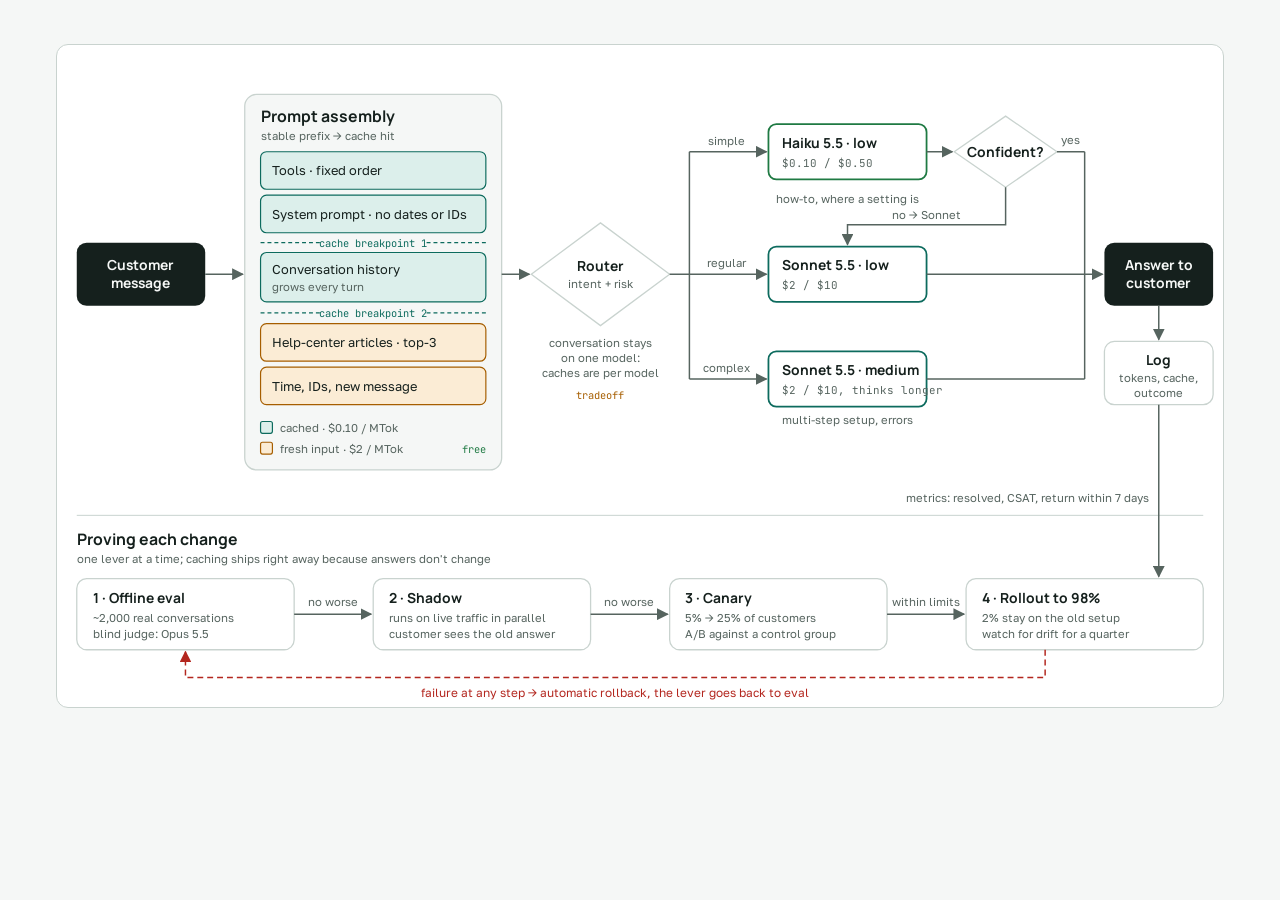
==== chat-costs-diagram.html @ 35622c78 "add ryze homework" ====
<!doctype html>
<html lang="en">
<head>
<meta charset="utf-8">
<meta name="viewport" content="width=device-width, initial-scale=1, viewport-fit=cover">
<title>Chat Cost Plan</title>
<meta name="claude:viewport-fit-sides" content="cover">
<link rel="preconnect" href="https://fonts.googleapis.com">
<link rel="preconnect" href="https://fonts.gstatic.com" crossorigin>
<link rel="stylesheet" href="https://fonts.googleapis.com/css2?family=Manrope:wght@500;600;700;800&family=Golos+Text:wght@400;500;600&family=JetBrains+Mono:wght@400;500&display=swap">
<style>
/* Layout: short header, one flowchart (request path on top, rollout gates below), then the acceptance metrics. */
:root {
  --bg: #f5f7f6;
  --surface: #ffffff;
  --ink: #15201d;
  --muted: #56645f;
  --line: #c9d3cf;
  --accent: #0d6b5e;
  --accent-soft: #dcefeb;
  --free: #1f7a43;
  --trade: #a65e00;
  --trade-soft: #fbecd5;
  --stop: #b3261e;
  --f-display: "Manrope", "Helvetica Neue", Arial, sans-serif;
  --f-body: "Golos Text", "Segoe UI", system-ui, sans-serif;
  --f-mono: "JetBrains Mono", ui-monospace, Menlo, monospace;
}
@media (prefers-color-scheme: dark) {
  :root:not([data-theme="light"]) {
    --bg: #101614; --surface: #18201e; --ink: #e4ece9; --muted: #9aaaa4; --line: #34433e;
    --accent: #4fc2ad; --accent-soft: #173832;
    --free: #6fd093; --trade: #f0b25a; --trade-soft: #3a2a12; --stop: #f2897f;
    color-scheme: dark;
  }
}
:root[data-theme="dark"] {
  --bg: #101614; --surface: #18201e; --ink: #e4ece9; --muted: #9aaaa4; --line: #34433e;
  --accent: #4fc2ad; --accent-soft: #173832;
  --free: #6fd093; --trade: #f0b25a; --trade-soft: #3a2a12; --stop: #f2897f;
  color-scheme: dark;
}
* { box-sizing: border-box; }
body { background: var(--bg); color: var(--ink); font-family: var(--f-body); font-size: 15px; line-height: 1.5; }
.wrap {
  max-width: 1200px; margin: 0 auto; padding-block: 36px 56px;
  padding-left: max(16px, env(safe-area-inset-left, 0px));
  padding-right: max(16px, env(safe-area-inset-right, 0px));
  display: grid; gap: 28px;
}
h1, h3 { font-family: var(--f-display); text-wrap: balance; margin: 0; }
h1 { font-size: clamp(28px, 4vw, 40px); line-height: 1.1; }
h3 { font-size: 16px; }
p { margin: 0; }
header { display: grid; gap: 10px; }
.eyebrow { font-family: var(--f-mono); font-size: 11px; letter-spacing: .08em; text-transform: uppercase; color: var(--accent); }
.lede { color: var(--muted); max-width: 70ch; font-size: 16px; }

figure { margin: 0; display: grid; gap: 10px; }
.scroll { overflow-x: auto; }
.d { display: block; width: 100%; min-width: 940px; height: auto; background: var(--surface); border: 1px solid var(--line); border-radius: 12px; }
figcaption { font-size: 13.5px; color: var(--muted); max-width: 90ch; }

/* diagram marks */
.d text { font-family: var(--f-body); font-size: 13px; fill: var(--ink); }
.d .t { font-family: var(--f-display); font-weight: 700; font-size: 14px; }
.d .h { font-family: var(--f-display); font-weight: 700; font-size: 16px; }
.d .sub { font-size: 11.5px; fill: var(--muted); }
.d .mono { font-family: var(--f-mono); font-size: 11px; fill: var(--muted); }
.d .lbl { font-size: 11.5px; fill: var(--muted); }
.d .inv { fill: var(--bg); }
.d .box { fill: var(--surface); stroke: var(--line); stroke-width: 1.3; }
.d .panel { fill: var(--bg); stroke: var(--line); stroke-width: 1.3; }
.d .dark { fill: var(--ink); }
.d .cache { fill: var(--accent-soft); stroke: var(--accent); stroke-width: 1.2; }
.d .fresh { fill: var(--trade-soft); stroke: var(--trade); stroke-width: 1.2; }
.d .cheap { fill: var(--surface); stroke: var(--free); stroke-width: 1.8; }
.d .main { fill: var(--surface); stroke: var(--accent); stroke-width: 1.8; }
.d .edge { fill: none; stroke: var(--muted); stroke-width: 1.5; }
.d .bp { stroke: var(--accent); stroke-width: 1.3; stroke-dasharray: 4 3; }
.d .bpt { font-family: var(--f-mono); font-size: 10.5px; fill: var(--accent); }
.d .fail { fill: none; stroke: var(--stop); stroke-width: 1.5; stroke-dasharray: 6 4; }
.d .failt { font-size: 12px; fill: var(--stop); }
.d .ah { fill: var(--muted); }
.d .ahf { fill: var(--stop); }
.d .rule { stroke: var(--line); stroke-width: 1; }
.d .tagfree { font-family: var(--f-mono); font-size: 10.5px; fill: var(--free); }
.d .tagtrade { font-family: var(--f-mono); font-size: 10.5px; fill: var(--trade); }

.metrics { display: grid; grid-template-columns: 1.3fr 1fr; gap: 14px; }
.card { background: var(--surface); border: 1px solid var(--line); border-radius: 10px; padding: 16px; display: grid; gap: 10px; align-content: start; min-width: 0; }
.card p { font-size: 13.5px; }
.muted { color: var(--muted); }
table { border-collapse: collapse; width: 100%; font-size: 13.5px; }
th, td { text-align: left; padding: 6px 8px 6px 0; border-bottom: 1px solid var(--line); }
th { font-family: var(--f-mono); font-size: 11px; font-weight: 500; letter-spacing: .05em; text-transform: uppercase; color: var(--muted); }
td.m { font-family: var(--f-mono); font-size: 12.5px; white-space: nowrap; font-variant-numeric: tabular-nums; }
tr:last-child td { border-bottom: none; }
.formula { font-family: var(--f-mono); font-size: 13px; background: var(--accent-soft); border-radius: 8px; padding: 10px 12px; line-height: 1.6; }
footer { font-size: 12.5px; color: var(--muted); border-top: 1px solid var(--line); padding-top: 12px; }
@media (max-width: 760px) { .metrics { grid-template-columns: 1fr; } }
</style>
</head>
<body>

<div class="wrap">

<figure>
  <div class="scroll">
  <svg class="d" viewBox="0 0 1180 670" role="img" aria-label="Diagram: the customer message goes into prompt assembly, where tools, the system prompt and history are read from cache, and help-center articles and the new message are fresh input. The router sends simple turns to Haiku 5.5, regular turns to Sonnet 5.5 low and complex turns to Sonnet 5.5 medium. If Haiku is not confident, the turn goes to Sonnet. The answer goes to the customer and to the log; log metrics feed four checks: eval, shadow, canary, rollout, with automatic rollback on failure.">
    <defs>
      <marker id="ah" viewBox="0 0 10 10" refX="9" refY="5" markerWidth="8" markerHeight="8" orient="auto-start-reverse"><path class="ah" d="M0 0L10 5L0 10z"/></marker>
      <marker id="ahf" viewBox="0 0 10 10" refX="9" refY="5" markerWidth="8" markerHeight="8" orient="auto-start-reverse"><path class="ahf" d="M0 0L10 5L0 10z"/></marker>
    </defs>

    <!-- customer -->
    <rect class="dark" x="20" y="200" width="130" height="64" rx="10"/>
    <text class="t inv" x="85" y="228" text-anchor="middle">Customer</text>
    <text class="t inv" x="85" y="246" text-anchor="middle">message</text>
    <line class="edge" x1="150" y1="232" x2="188" y2="232" marker-end="url(#ah)"/>

    <!-- prompt assembly -->
    <rect class="panel" x="190" y="50" width="260" height="380" rx="12"/>
    <text class="h" x="206" y="78">Prompt assembly</text>
    <text class="sub" x="206" y="96">stable prefix → cache hit</text>

    <rect class="cache" x="206" y="108" width="228" height="38" rx="6"/>
    <text x="218" y="132">Tools · fixed order</text>
    <rect class="cache" x="206" y="152" width="228" height="38" rx="6"/>
    <text x="218" y="176">System prompt · no dates or IDs</text>

    <line class="bp" x1="206" y1="200" x2="266" y2="200"/>
    <text class="bpt" x="320" y="204" text-anchor="middle">cache breakpoint 1</text>
    <line class="bp" x1="374" y1="200" x2="434" y2="200"/>

    <rect class="cache" x="206" y="210" width="228" height="50" rx="6"/>
    <text x="218" y="232">Conversation history</text>
    <text class="sub" x="218" y="249">grows every turn</text>

    <line class="bp" x1="206" y1="271" x2="266" y2="271"/>
    <text class="bpt" x="320" y="275" text-anchor="middle">cache breakpoint 2</text>
    <line class="bp" x1="374" y1="271" x2="434" y2="271"/>

    <rect class="fresh" x="206" y="282" width="228" height="38" rx="6"/>
    <text x="218" y="306">Help-center articles · top-3</text>
    <rect class="fresh" x="206" y="326" width="228" height="38" rx="6"/>
    <text x="218" y="350">Time, IDs, new message</text>

    <rect class="cache" x="206" y="381" width="12" height="12" rx="2"/>
    <text class="sub" x="226" y="392">cached · $0.10 / MTok</text>
    <rect class="fresh" x="206" y="402" width="12" height="12" rx="2"/>
    <text class="sub" x="226" y="413">fresh input · $2 / MTok</text>
    <text class="tagfree" x="434" y="413" text-anchor="end">free</text>

    <line class="edge" x1="450" y1="232" x2="478" y2="232" marker-end="url(#ah)"/>

    <!-- router -->
    <polygon class="box" points="550,180 620,232 550,284 480,232"/>
    <text class="t" x="550" y="229" text-anchor="middle">Router</text>
    <text class="sub" x="550" y="246" text-anchor="middle">intent + risk</text>
    <text class="sub" x="550" y="306" text-anchor="middle">conversation stays</text>
    <text class="sub" x="550" y="321" text-anchor="middle">on one model:</text>
    <text class="sub" x="550" y="336" text-anchor="middle">caches are per model</text>
    <text class="tagtrade" x="550" y="358" text-anchor="middle">tradeoff</text>

    <!-- branch bus -->
    <polyline class="edge" points="620,232 640,232"/>
    <line class="edge" x1="640" y1="108" x2="640" y2="338"/>
    <line class="edge" x1="640" y1="108" x2="718" y2="108" marker-end="url(#ah)"/>
    <line class="edge" x1="640" y1="232" x2="718" y2="232" marker-end="url(#ah)"/>
    <line class="edge" x1="640" y1="338" x2="718" y2="338" marker-end="url(#ah)"/>
    <text class="lbl" x="678" y="101" text-anchor="middle">simple</text>
    <text class="lbl" x="678" y="225" text-anchor="middle">regular</text>
    <text class="lbl" x="678" y="331" text-anchor="middle">complex</text>

    <!-- model lanes -->
    <rect class="cheap" x="720" y="80" width="160" height="56" rx="8"/>
    <text class="t" x="734" y="104">Haiku 5.5 · low</text>
    <text class="mono" x="734" y="123">$0.10 / $0.50</text>

    <rect class="main" x="720" y="204" width="160" height="56" rx="8"/>
    <text class="t" x="734" y="228">Sonnet 5.5 · low</text>
    <text class="mono" x="734" y="247">$2 / $10</text>

    <rect class="main" x="720" y="310" width="160" height="56" rx="8"/>
    <text class="t" x="734" y="334">Sonnet 5.5 · medium</text>
    <text class="mono" x="734" y="353">$2 / $10, thinks longer</text>


    <text class="sub" x="800" y="160" text-anchor="middle">how-to, where a setting is</text>
    <text class="sub" x="800" y="384" text-anchor="middle">multi-step setup, errors</text>

    <!-- confidence check -->
    <line class="edge" x1="880" y1="108" x2="906" y2="108" marker-end="url(#ah)"/>
    <polygon class="box" points="960,72 1012,108 960,144 908,108"/>
    <text class="t" x="960" y="113" text-anchor="middle">Confident?</text>
    <polyline class="edge" points="960,144 960,182 800,182 800,202" marker-end="url(#ah)"/>
    <text class="lbl" x="880" y="176" text-anchor="middle">no → Sonnet</text>

    <!-- to answer bus -->
    <line class="edge" x1="1012" y1="108" x2="1040" y2="108"/>
    <text class="lbl" x="1026" y="100" text-anchor="middle">yes</text>
    <line class="edge" x1="880" y1="232" x2="1040" y2="232"/>
    <line class="edge" x1="880" y1="338" x2="1040" y2="338"/>
    <line class="edge" x1="1040" y1="108" x2="1040" y2="338"/>
    <line class="edge" x1="1040" y1="232" x2="1058" y2="232" marker-end="url(#ah)"/>

    <!-- answer + log -->
    <rect class="dark" x="1060" y="200" width="110" height="64" rx="10"/>
    <text class="t inv" x="1115" y="228" text-anchor="middle">Answer to</text>
    <text class="t inv" x="1115" y="246" text-anchor="middle">customer</text>
    <line class="edge" x1="1115" y1="264" x2="1115" y2="298" marker-end="url(#ah)"/>
    <rect class="box" x="1060" y="300" width="110" height="64" rx="10"/>
    <text class="t" x="1115" y="324" text-anchor="middle">Log</text>
    <text class="sub" x="1115" y="341" text-anchor="middle">tokens, cache,</text>
    <text class="sub" x="1115" y="356" text-anchor="middle">outcome</text>

    <!-- divider -->
    <line class="rule" x1="20" y1="476" x2="1160" y2="476"/>

    <!-- log feeds gates -->
    <line class="edge" x1="1115" y1="364" x2="1115" y2="538" marker-end="url(#ah)"/>
    <text class="lbl" x="1105" y="462" text-anchor="end">metrics: resolved, CSAT, return within 7 days</text>

    <!-- gates -->
    <text class="h" x="20" y="506">Proving each change</text>
    <text class="sub" x="20" y="524">one lever at a time; caching ships right away because answers don't change</text>

    <rect class="box" x="20" y="540" width="220" height="72" rx="10"/>
    <text class="t" x="36" y="565">1 · Offline eval</text>
    <text class="sub" x="36" y="584">~2,000 real conversations</text>
    <text class="sub" x="36" y="600">blind judge: Opus 5.5</text>

    <rect class="box" x="320" y="540" width="220" height="72" rx="10"/>
    <text class="t" x="336" y="565">2 · Shadow</text>
    <text class="sub" x="336" y="584">runs on live traffic in parallel</text>
    <text class="sub" x="336" y="600">customer sees the old answer</text>

    <rect class="box" x="620" y="540" width="220" height="72" rx="10"/>
    <text class="t" x="636" y="565">3 · Canary</text>
    <text class="sub" x="636" y="584">5% → 25% of customers</text>
    <text class="sub" x="636" y="600">A/B against a control group</text>

    <rect class="box" x="920" y="540" width="240" height="72" rx="10"/>
    <text class="t" x="936" y="565">4 · Rollout to 98%</text>
    <text class="sub" x="936" y="584">2% stay on the old setup</text>
    <text class="sub" x="936" y="600">watch for drift for a quarter</text>

    <line class="edge" x1="240" y1="576" x2="318" y2="576" marker-end="url(#ah)"/>
    <line class="edge" x1="540" y1="576" x2="618" y2="576" marker-end="url(#ah)"/>
    <line class="edge" x1="840" y1="576" x2="918" y2="576" marker-end="url(#ah)"/>
    <text class="lbl" x="279" y="568" text-anchor="middle">no worse</text>
    <text class="lbl" x="579" y="568" text-anchor="middle">no worse</text>
    <text class="lbl" x="879" y="568" text-anchor="middle">within limits</text>

    <polyline class="fail" points="1000,612 1000,640 130,640 130,614" marker-end="url(#ahf)"/>
    <text class="failt" x="565" y="660" text-anchor="middle">failure at any step → automatic rollback, the lever goes back to eval</text>
  </svg>
  </div>
</figure>



</div>
</body>
</html>
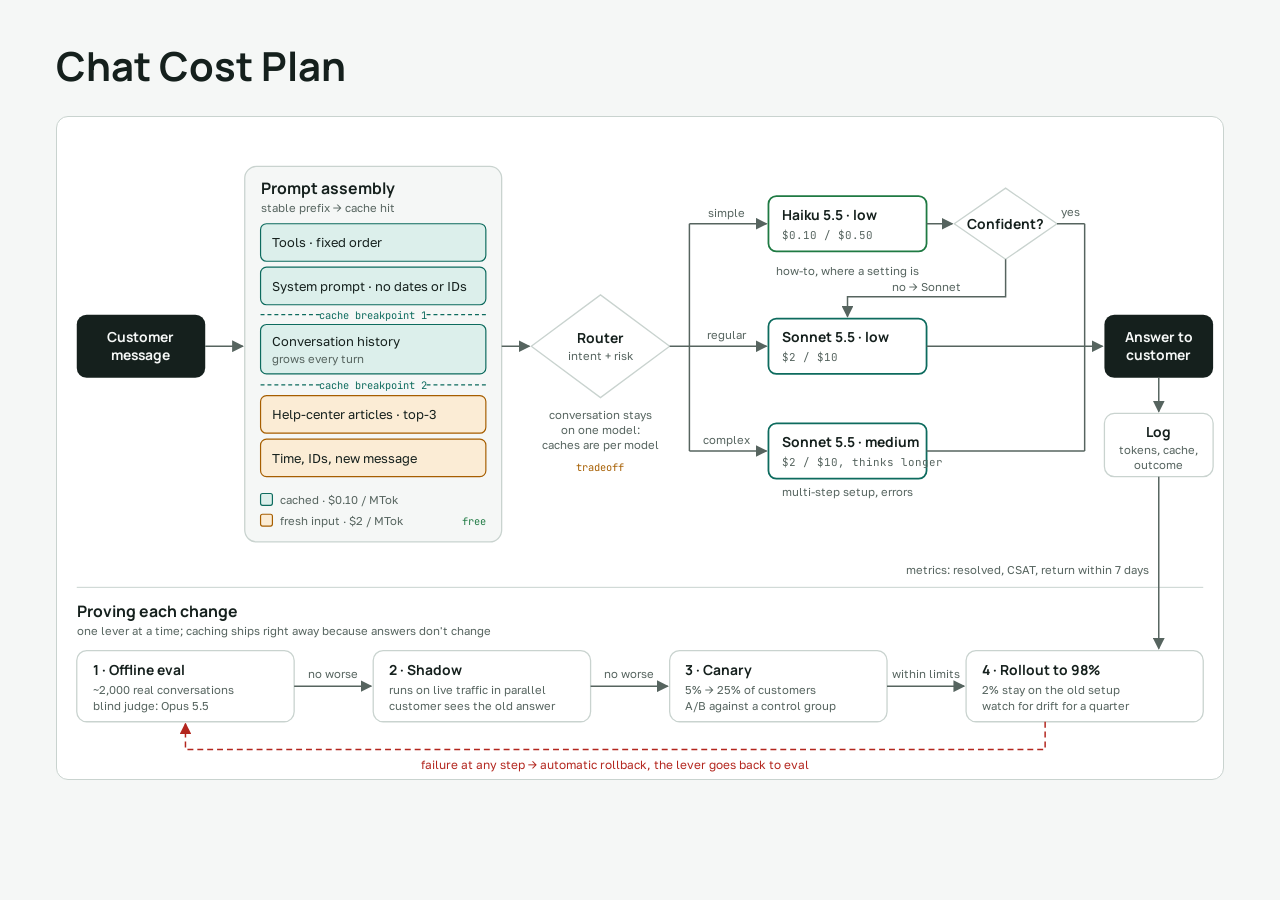
==== commit a404b408: "Update homework" ====
--- a/chat-costs-diagram.html
+++ b/chat-costs-diagram.html
@@ -105,6 +105,10 @@
 
 <div class="wrap">
 
+<header>
+  <h1>Chat Cost Plan</h1>
+</header>
+
 <figure>
   <div class="scroll">
   <svg class="d" viewBox="0 0 1180 670" role="img" aria-label="Diagram: the customer message goes into prompt assembly, where tools, the system prompt and history are read from cache, and help-center articles and the new message are fresh input. The router sends simple turns to Haiku 5.5, regular turns to Sonnet 5.5 low and complex turns to Sonnet 5.5 medium. If Haiku is not confident, the turn goes to Sonnet. The answer goes to the customer and to the log; log metrics feed four checks: eval, shadow, canary, rollout, with automatic rollback on failure.">
